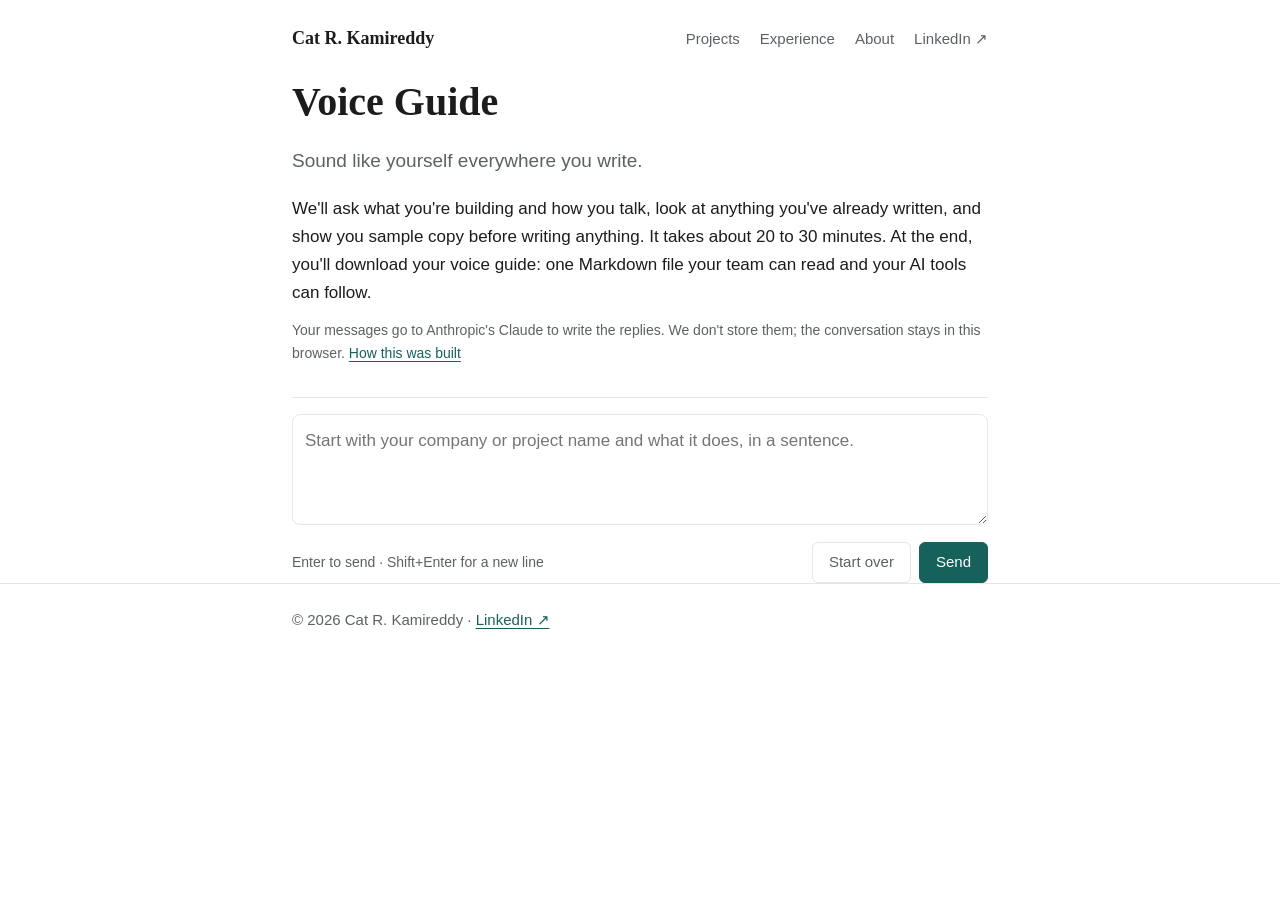
==== voice-guide/index.html @ 45db9e63 "Voice Guide: add chat page Chat page that interviews a founder and writes a voice and tone guide. Ta" ====
<!doctype html>
<html lang="en">
<head>
  <meta charset="utf-8">
  <meta name="viewport" content="width=device-width, initial-scale=1">
  <title>Voice Guide · Cat R. Kamireddy</title>
  <meta name="description" content="Answer questions in your own words and get a voice guide your team can read and your AI tools can follow.">
  <link rel="icon" href="../favicon.svg" type="image/svg+xml">
  <link rel="stylesheet" href="../style.css">
  <link rel="stylesheet" href="voice-guide.css">
</head>
<body>

  <header class="site-header">
    <div class="container">
      <a class="site-name" href="../index.html">Cat R. Kamireddy</a>
      <nav class="site-nav" aria-label="Main">
        <a href="../projects.html">Projects</a>
        <a href="../experience.html">Experience</a>
        <a href="../about.html">About</a>
        <a href="https://www.linkedin.com/in/catkamireddy/">LinkedIn ↗</a>
      </nav>
    </div>
  </header>

  <main class="container">
    <h1>Voice Guide</h1>
    <p class="lede">Sound like yourself everywhere you write.</p>

    <div class="intro-notes">
      <p>We'll ask what you're building and how you talk, look at anything you've already written, and show you sample copy before writing anything. It takes about 20 to 30 minutes. At the end, you'll download your voice guide: one Markdown file your team can read and your AI tools can follow.</p>
      <p class="muted small">Your messages go to Anthropic's Claude to write the replies. We don't store them; the conversation stays in this browser. <a href="../projects.html">How this was built</a></p>
    </div>

    <!-- The conversation appears here. -->
    <div id="chat" class="chat" aria-live="polite"></div>

    <form id="composer" class="composer">
      <label for="input" class="visually-hidden">Your message</label>
      <textarea id="input" rows="3" placeholder="Start with your company or project name and what it does, in a sentence." required></textarea>
      <div class="composer-row">
        <span class="muted small">Enter to send · Shift+Enter for a new line</span>
        <div class="composer-buttons">
          <button type="button" id="restart" class="button-quiet">Start over</button>
          <button type="submit" id="send" class="button">Send</button>
        </div>
      </div>
    </form>
  </main>

  <footer class="site-footer">
    <div class="container">
      © 2026 Cat R. Kamireddy · <a href="https://www.linkedin.com/in/catkamireddy/">LinkedIn ↗</a>
    </div>
  </footer>

  <script src="vendor/marked.min.js"></script>
  <script src="vendor/purify.min.js"></script>
  <script src="voice-guide.js"></script>
</body>
</html>
---- style.css ----
/* ==========================================================
   Shared styles for every page on the site.
   Change a value here and all four pages update.
   ========================================================== */

/* ---------- 1. Design tokens ----------
   "Tokens" are named values reused everywhere below.
   To change the look, start here. */
:root {
  --bg: #ffffff;
  --text: #1c1c1c;        /* near-black body text */
  --muted: #5c6166;       /* secondary text: dates, captions */
  --accent: #16615b;      /* deep teal: links, small highlights */
  --line: #e6e6e3;        /* hairline dividers */

  /* Serif for headings, sans for body. Both use fonts already on
     the visitor's device, so nothing is downloaded. */
  --serif: "Iowan Old Style", "Palatino Linotype", Palatino, Georgia, serif;
  --sans: -apple-system, BlinkMacSystemFont, "Segoe UI", Roboto,
          "Helvetica Neue", Arial, sans-serif;
  --width: 46rem;         /* max width of the content column */
}

/* Dark mode: same token names, different values.
   The browser picks this automatically from the visitor's OS setting. */
@media (prefers-color-scheme: dark) {
  :root {
    --bg: #141615;
    --text: #e9e9e6;
    --muted: #a3a8a6;
    --accent: #7cc8bb;
    --line: #2b2f2e;
  }
}

/* ---------- 2. Base ---------- */
* { box-sizing: border-box; }

body {
  margin: 0;
  background: var(--bg);
  color: var(--text);
  font-family: var(--sans);
  font-size: 1.0625rem;
  line-height: 1.65;
}

/* Centers the content in a readable column with a side gutter. */
.container {
  max-width: var(--width);
  margin: 0 auto;
  padding: 0 1.25rem;
}

h1, h2, h3 {
  font-family: var(--serif);
  font-weight: 600;
  line-height: 1.2;
}
h1 { font-size: 2.5rem; margin: 0 0 1rem; }
h2 { font-size: 1.5rem; margin: 3rem 0 1rem; }
h3 { font-size: 1.1875rem; margin: 0 0 0.25rem; }

a { color: var(--accent); text-underline-offset: 3px; }
a:hover { text-decoration-thickness: 2px; }

/* Visible outline for keyboard users (Tab key). */
a:focus-visible {
  outline: 2px solid var(--accent);
  outline-offset: 3px;
  border-radius: 2px;
}

.muted { color: var(--muted); }

/* ---------- 3. Header and nav (same on every page) ---------- */
.site-header { padding: 1.5rem 0; }
.site-header .container {
  display: flex;
  flex-wrap: wrap;          /* lets nav drop below the name on phones */
  justify-content: space-between;
  align-items: baseline;
  gap: 0.5rem 1.5rem;
}
.site-name {
  font-family: var(--serif);
  font-size: 1.125rem;
  font-weight: 600;
  color: var(--text);
  text-decoration: none;
}
.site-nav {
  display: flex;
  flex-wrap: wrap;
  gap: 1.25rem;
  font-size: 0.9375rem;
}
.site-nav a {
  color: var(--muted);
  text-decoration: none;
}
.site-nav a:hover { color: var(--text); }
/* aria-current="page" marks the page you're on; style it as active. */
.site-nav a[aria-current="page"] {
  color: var(--text);
  text-decoration: underline;
  text-decoration-color: var(--accent);
  text-decoration-thickness: 2px;
}

/* ---------- 4. Main content ---------- */
main { padding: 3rem 0 4rem; }

.lede {
  font-size: 1.1875rem;
  color: var(--muted);
}

/* Home page intro: text on the left, photo on the right.
   On phones the photo stacks on top (see media query below). */
.intro {
  display: grid;
  grid-template-columns: 1fr auto;
  gap: 2.5rem;
  align-items: center;
}
.intro h1 { font-size: 3rem; }

.photo {
  width: 168px;
  height: 168px;
  border-radius: 50%;
  object-fit: cover;
  background: var(--line);  /* gray circle until the photo exists */
}

/* Home page: list of links to the other pages. */
.home-links {
  list-style: none;
  padding: 0;
  margin: 3.5rem 0 0;
  border-top: 1px solid var(--line);
}
.home-links a {
  display: flex;
  justify-content: space-between;
  align-items: baseline;
  gap: 1rem;
  padding: 1.25rem 0;
  border-bottom: 1px solid var(--line);
  color: var(--text);
  text-decoration: none;
}
.home-links strong {
  font-family: var(--serif);
  font-size: 1.25rem;
  font-weight: 600;
  min-width: 7rem;
}
.home-links span { color: var(--muted); flex: 1; }
.home-links a::after { content: "→"; color: var(--accent); }
.home-links a:hover strong { color: var(--accent); }

/* Projects: one entry per project, separated by hairlines. */
.projects {
  list-style: none;
  padding: 0;
  margin: 2.5rem 0 0;
  border-top: 1px solid var(--line);
}
.project {
  padding: 1.5rem 0;
  border-bottom: 1px solid var(--line);
}
.project .meta {
  color: var(--muted);
  font-size: 0.875rem;
  margin-bottom: 0.25rem;
}
.project p { margin: 0.25rem 0 0.5rem; }

/* Experience: dates in a narrow left column, details on the right. */
.timeline { margin-top: 2.5rem; }
.entry {
  display: grid;
  grid-template-columns: 10.5rem 1fr;
  gap: 0.25rem 1.5rem;
  padding: 1.5rem 0;
  border-top: 1px solid var(--line);
}
.entry .dates {
  color: var(--muted);
  font-size: 0.9375rem;
  padding-top: 0.2rem;
  white-space: nowrap;   /* keep "Aug 2024 – Aug 2026" on one line */
}
.entry .title { color: var(--muted); margin: 0; }
.entry p { margin: 0.5rem 0 0; }
.highlights { margin: 0.5rem 0 0; padding-left: 1.1rem; }
.highlights li { margin-bottom: 0.35rem; }
.highlights li::marker { color: var(--accent); }

/* ---------- 5. Footer ---------- */
.site-footer {
  border-top: 1px solid var(--line);
  padding: 1.5rem 0 2.5rem;
  color: var(--muted);
  font-size: 0.9375rem;
}

/* ---------- 6. Phones ----------
   Below 600px wide, collapse two-column layouts into one. */
@media (max-width: 600px) {
  h1, .intro h1 { font-size: 2.25rem; }
  .intro { grid-template-columns: 1fr; gap: 1.5rem; }
  .intro .photo { order: -1; width: 120px; height: 120px; }
  .entry { grid-template-columns: 1fr; }
  .entry .dates { padding-top: 0; }
  .home-links a { flex-wrap: wrap; }
  .home-links span { flex-basis: 100%; order: 3; }
}
---- voice-guide/voice-guide.css ----
/* Styles for the Voice Guide page only. Colors and fonts come from
   the tokens in ../style.css, so dark mode works automatically. */

.small { font-size: 0.875rem; }
.intro-notes p { margin: 0 0 0.75rem; }

.visually-hidden {
  position: absolute;
  width: 1px; height: 1px;
  overflow: hidden;
  clip: rect(0 0 0 0);
  white-space: nowrap;
}

/* ---------- Conversation ---------- */
.chat {
  margin: 2rem 0 1rem;
  border-top: 1px solid var(--line);
}
.message {
  padding: 1rem 0;
  border-bottom: 1px solid var(--line);
  overflow-wrap: anywhere;
}
.message .who {
  font-size: 0.8125rem;
  color: var(--muted);
  margin-bottom: 0.25rem;
}
.message.user .body { white-space: pre-wrap; }
.message .body > :first-child { margin-top: 0; }
.message .body > :last-child { margin-bottom: 0; }
.message .body p { margin: 0 0 0.75rem; }
.message .body ul, .message .body ol { margin: 0 0 0.75rem; padding-left: 1.25rem; }
.message .body blockquote {
  margin: 0 0 0.75rem;
  padding-left: 0.9rem;
  border-left: 3px solid var(--line);
  color: var(--muted);
}
.message .body h1, .message .body h2, .message .body h3, .message .body h4 {
  font-size: 1.0625rem;
  margin: 1rem 0 0.5rem;
}
/* Wide tables scroll inside the message instead of widening the page. */
.message .body .table-wrap { overflow-x: auto; margin: 0 0 0.75rem; }
.message .body table { border-collapse: collapse; font-size: 0.9375rem; }
.message .body th, .message .body td {
  border: 1px solid var(--line);
  padding: 0.35rem 0.6rem;
  text-align: left;
  vertical-align: top;
}
.message .body code { font-size: 0.9em; }

.status { color: var(--muted); font-style: italic; }
.error-note { color: #b3261e; }
@media (prefers-color-scheme: dark) { .error-note { color: #f2b8b5; } }

/* ---------- The finished guide ---------- */
.guide-card {
  margin: 0.5rem 0 1rem;
  padding: 1rem 1.25rem;
  border: 1px solid var(--accent);
  border-radius: 8px;
}
.guide-card strong { font-family: var(--serif); font-size: 1.125rem; }
.guide-card .composer-buttons { margin: 0.75rem 0 0.5rem; }
.guide-card details { margin-top: 0.5rem; }
.guide-card summary { cursor: pointer; color: var(--accent); }

/* ---------- Message box ---------- */
.composer textarea {
  width: 100%;
  font: inherit;
  color: var(--text);
  background: var(--bg);
  border: 1px solid var(--line);
  border-radius: 8px;
  padding: 0.75rem;
  resize: vertical;
}
.composer textarea:focus-visible { outline: 2px solid var(--accent); outline-offset: 1px; }
.composer-row {
  display: flex;
  flex-wrap: wrap;
  justify-content: space-between;
  align-items: center;
  gap: 0.5rem 1rem;
  margin-top: 0.5rem;
}
.composer-buttons { display: flex; gap: 0.5rem; }

.button, .button-quiet {
  font: inherit;
  font-size: 0.9375rem;
  border-radius: 6px;
  padding: 0.45rem 1rem;
  cursor: pointer;
}
.button { background: var(--accent); color: var(--bg); border: 1px solid var(--accent); }
.button-quiet { background: transparent; color: var(--muted); border: 1px solid var(--line); }
.button:disabled { opacity: 0.5; cursor: default; }
.button:focus-visible, .button-quiet:focus-visible { outline: 2px solid var(--accent); outline-offset: 2px; }
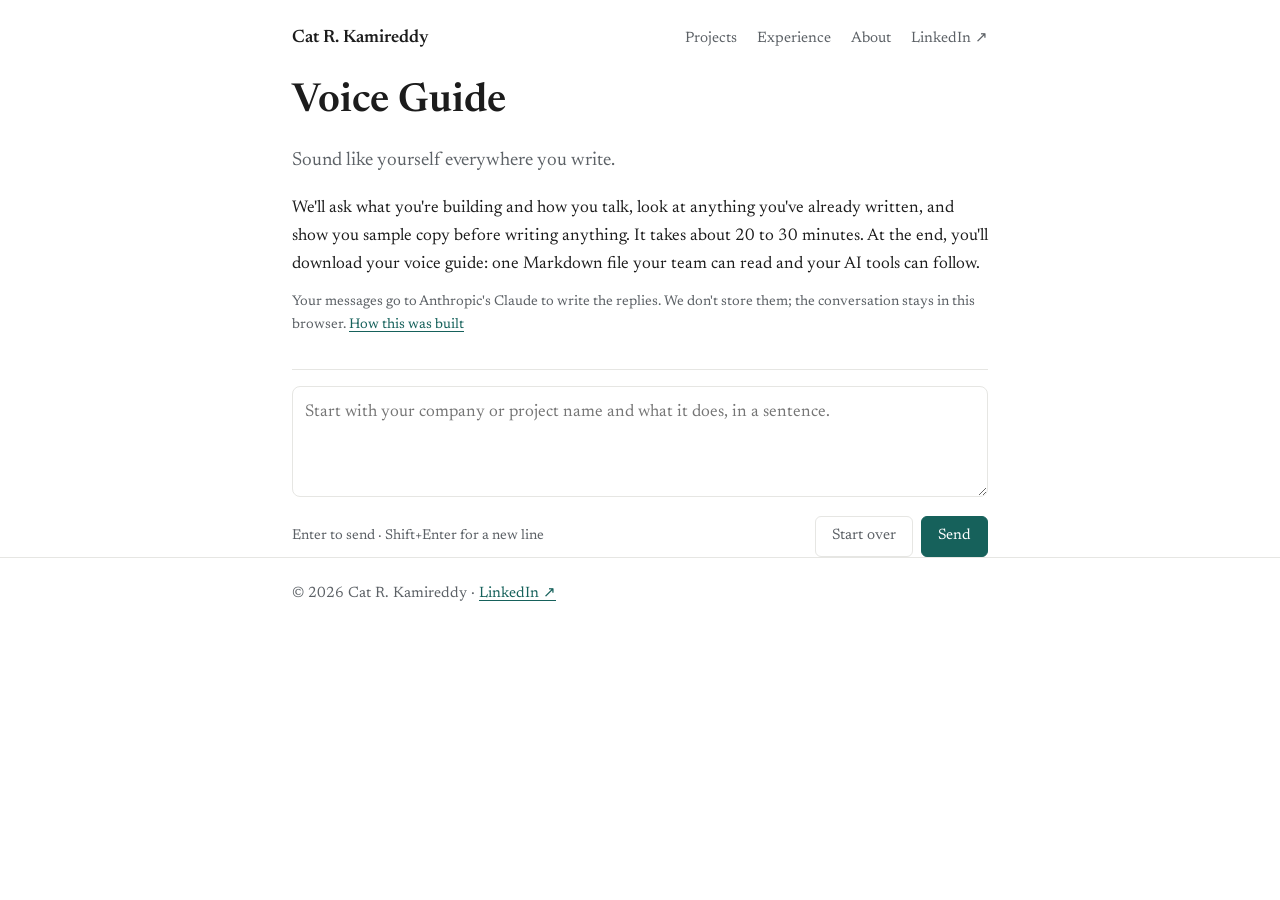
==== commit 24341af8: "Switch site font to Newsreader, loaded from Google Fonts Use it for headings and body on every page," ====
--- a/voice-guide/index.html
+++ b/voice-guide/index.html
@@ -6,6 +6,9 @@
   <title>Voice Guide · Cat R. Kamireddy</title>
   <meta name="description" content="Answer questions in your own words and get a voice guide your team can read and your AI tools can follow.">
   <link rel="icon" href="../favicon.svg" type="image/svg+xml">
+  <link rel="preconnect" href="https://fonts.googleapis.com">
+  <link rel="preconnect" href="https://fonts.gstatic.com" crossorigin>
+  <link rel="stylesheet" href="https://fonts.googleapis.com/css2?family=Newsreader:ital,opsz,wght@0,6..72,400..600;1,6..72,400..600&display=swap">
   <link rel="stylesheet" href="../style.css">
   <link rel="stylesheet" href="voice-guide.css">
 </head>
--- a/style.css
+++ b/style.css
@@ -13,11 +13,10 @@
   --accent: #16615b;      /* deep teal: links, small highlights */
   --line: #e6e6e3;        /* hairline dividers */
 
-  /* Serif for headings, sans for body. Both use fonts already on
-     the visitor's device, so nothing is downloaded. */
-  --serif: "Iowan Old Style", "Palatino Linotype", Palatino, Georgia, serif;
-  --sans: -apple-system, BlinkMacSystemFont, "Segoe UI", Roboto,
-          "Helvetica Neue", Arial, sans-serif;
+  /* Newsreader for headings and body, loaded from Google Fonts by the
+     <link> tags in each page's <head>. Georgia is the fallback if it
+     doesn't load. */
+  --serif: "Newsreader", Georgia, serif;
   --width: 46rem;         /* max width of the content column */
 }
 
@@ -40,7 +39,7 @@
   margin: 0;
   background: var(--bg);
   color: var(--text);
-  font-family: var(--sans);
+  font-family: var(--serif);
   font-size: 1.0625rem;
   line-height: 1.65;
 }
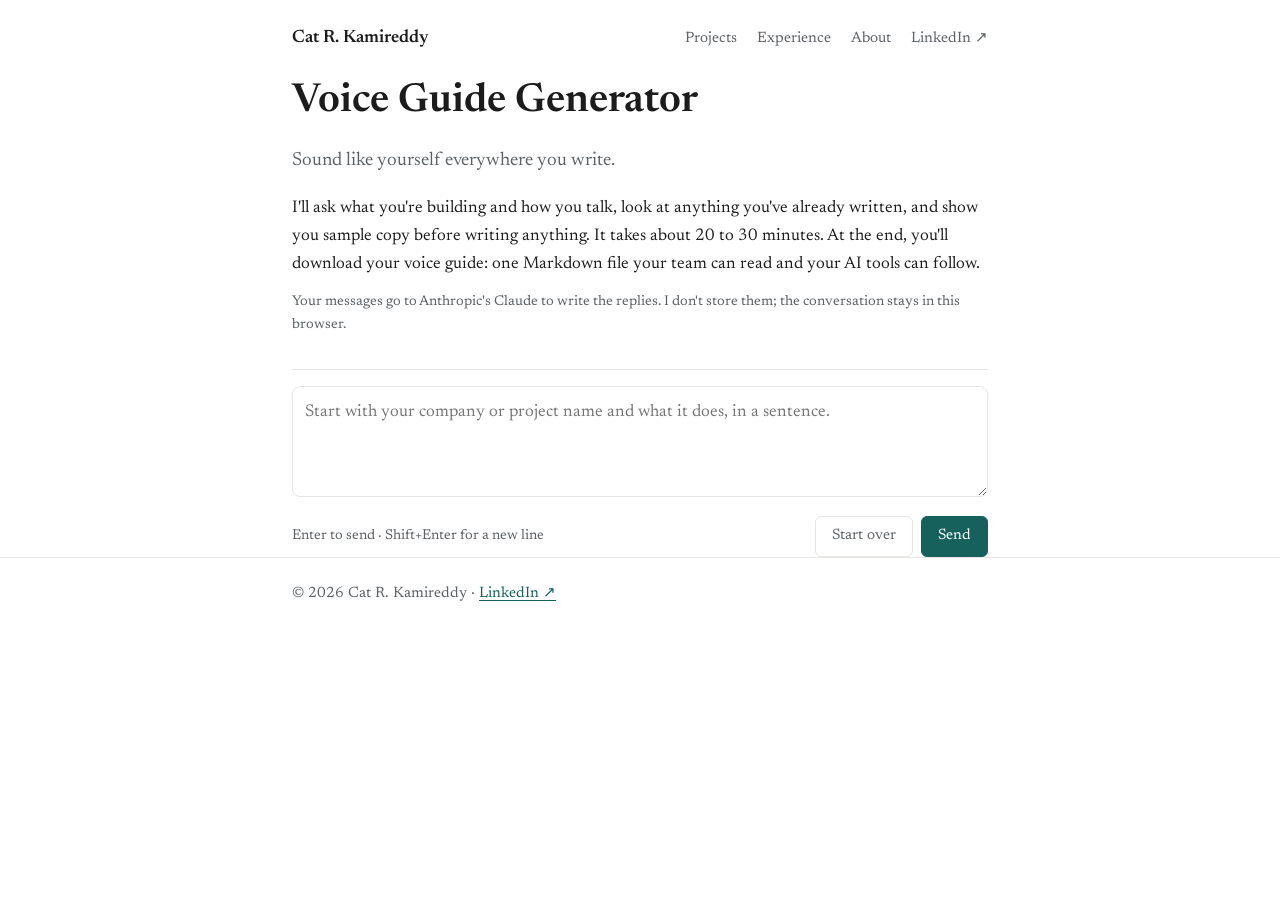
==== commit 9a5e7138: "Voice Guide: rename to Voice Guide Generator, first-person intro; Projects: Substack link Drops the " ====
--- a/voice-guide/index.html
+++ b/voice-guide/index.html
@@ -27,12 +27,12 @@
   </header>
 
   <main class="container">
-    <h1>Voice Guide</h1>
+    <h1>Voice Guide Generator</h1>
     <p class="lede">Sound like yourself everywhere you write.</p>
 
     <div class="intro-notes">
-      <p>We'll ask what you're building and how you talk, look at anything you've already written, and show you sample copy before writing anything. It takes about 20 to 30 minutes. At the end, you'll download your voice guide: one Markdown file your team can read and your AI tools can follow.</p>
-      <p class="muted small">Your messages go to Anthropic's Claude to write the replies. We don't store them; the conversation stays in this browser. <a href="../projects.html">How this was built</a></p>
+      <p>I'll ask what you're building and how you talk, look at anything you've already written, and show you sample copy before writing anything. It takes about 20 to 30 minutes. At the end, you'll download your voice guide: one Markdown file your team can read and your AI tools can follow.</p>
+      <p class="muted small">Your messages go to Anthropic's Claude to write the replies. I don't store them; the conversation stays in this browser.</p>
     </div>
 
     <!-- The conversation appears here. -->
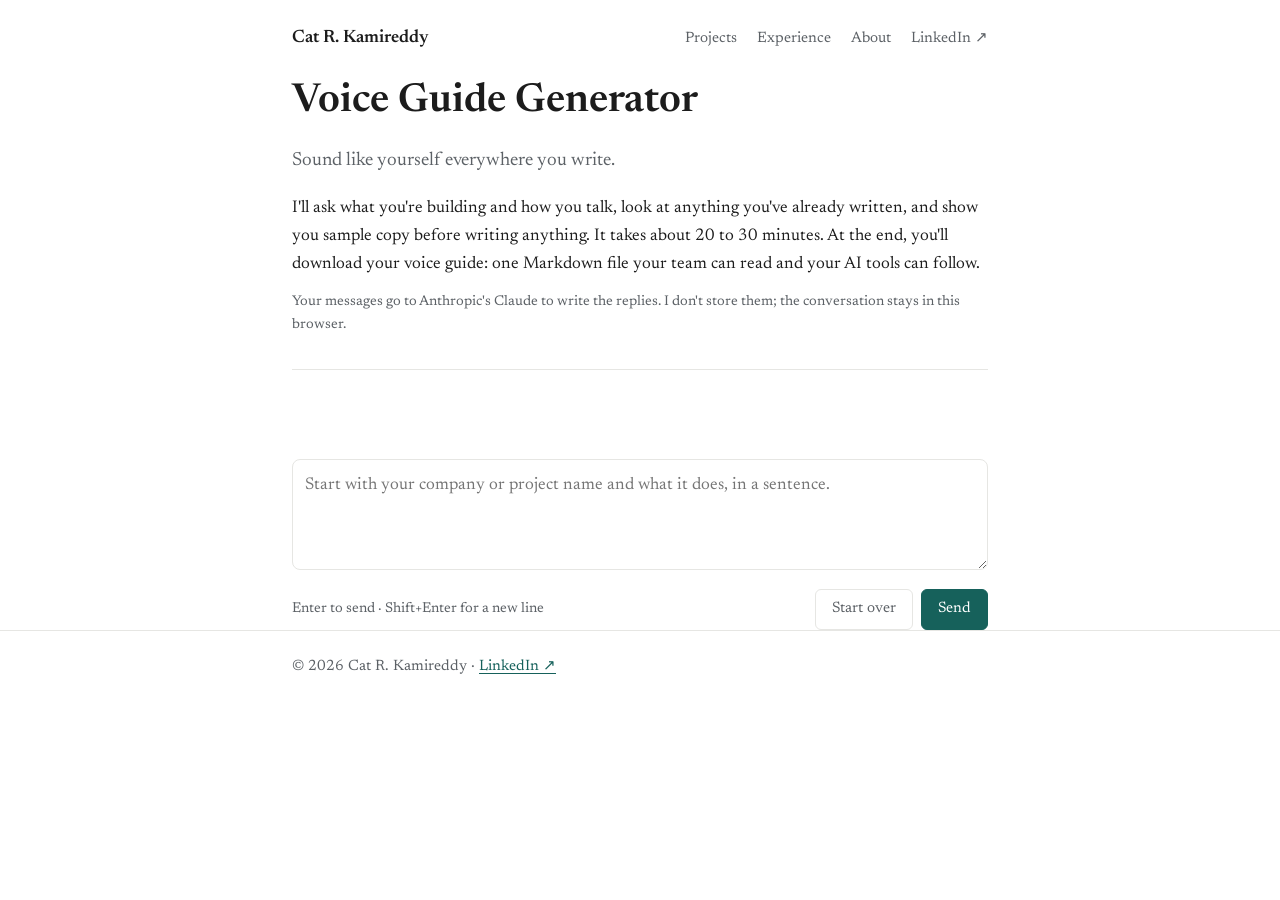
==== commit 7bce852e: "Voice Guide: Cloudflare Turnstile check before the first message The page shows Turnstile before a n" ====
--- a/voice-guide/index.html
+++ b/voice-guide/index.html
@@ -40,6 +40,8 @@
 
     <form id="composer" class="composer">
       <label for="input" class="visually-hidden">Your message</label>
+      <!-- Cloudflare's check that you're a person, shown before the first message. -->
+      <div id="turnstile-check" class="turnstile" hidden></div>
       <textarea id="input" rows="3" placeholder="Start with your company or project name and what it does, in a sentence." required></textarea>
       <div class="composer-row">
         <span class="muted small">Enter to send · Shift+Enter for a new line</span>
@@ -60,5 +62,6 @@
   <script src="vendor/marked.min.js"></script>
   <script src="vendor/purify.min.js"></script>
   <script src="voice-guide.js"></script>
+  <script src="https://challenges.cloudflare.com/turnstile/v0/api.js?render=explicit&onload=onTurnstileLoad" async defer></script>
 </body>
 </html>
--- a/voice-guide/voice-guide.css
+++ b/voice-guide/voice-guide.css
@@ -90,6 +90,8 @@
   margin-top: 0.5rem;
 }
 .composer-buttons { display: flex; gap: 0.5rem; }
+.turnstile { margin-bottom: 0.5rem; min-height: 65px; }
+.turnstile[hidden] { display: none; }
 
 .button, .button-quiet {
   font: inherit;
